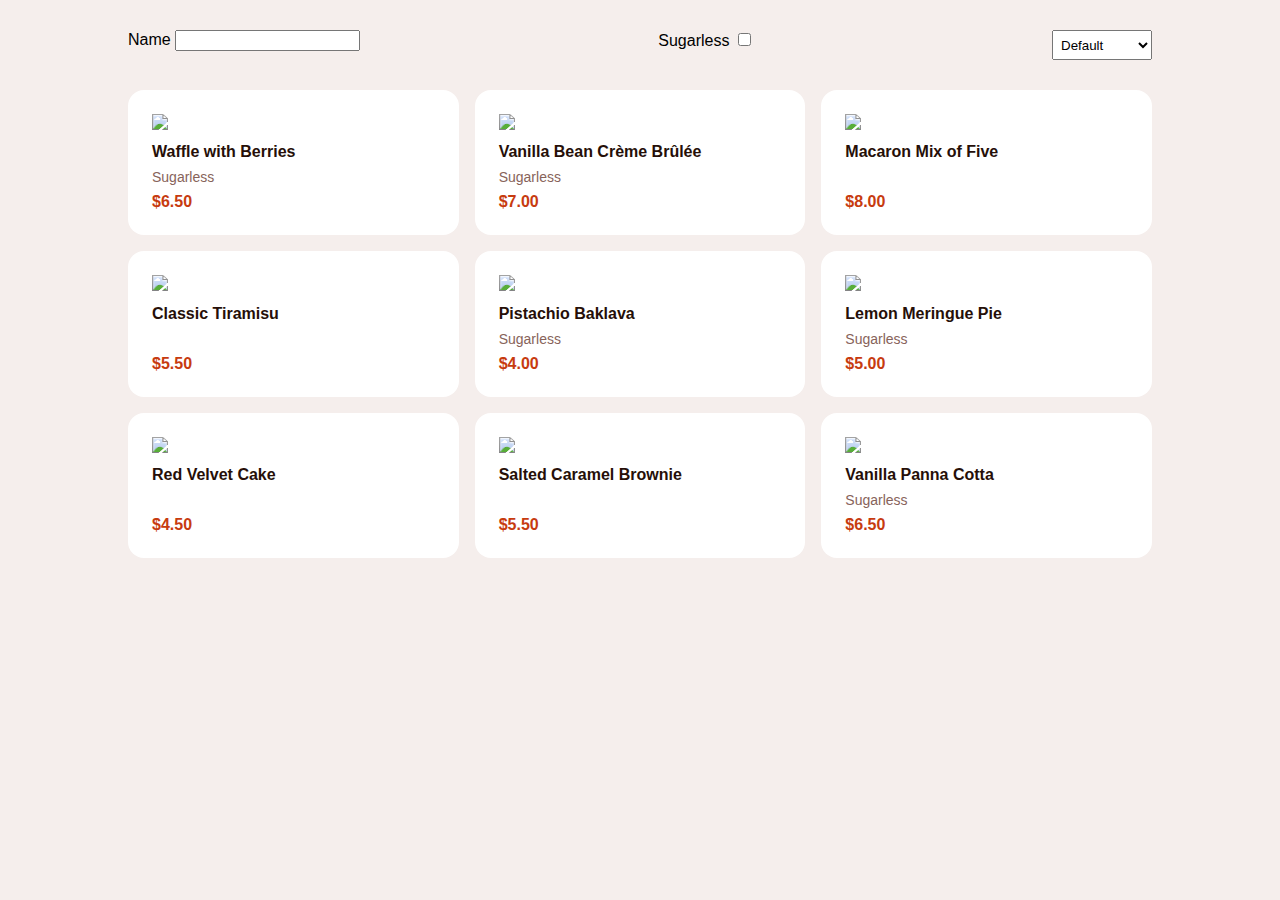
==== docs/index.html @ 6e24702b "desserts-filter" ====
<!DOCTYPE html>
<html lang="en">
  <head>
    <meta charset="UTF-8" />
    <link rel="icon" type="image/svg+xml" href="/vite.svg" />
    <meta name="viewport" content="width=device-width, initial-scale=1.0" />
    <title>Eventos en JS</title>
    <script type="module" crossorigin src="./assets/index-C_mDI8nJ.js"></script>
    <link rel="stylesheet" crossorigin href="./assets/index-B2e5jaMj.css">
  </head>
  <body>
    <header class="header">
      <div class="filter">
        <label for="name">Name</label>
        <input type="text" id="search" class="input" />
      </div>
      <div class="filter">
        <label for="sugarless-checkbox">Sugarless</label>
        <input type="checkbox" id="sugarless-checkbox" />
      </div>
      <select name="order" id="order-by" class="select">
        <option value="default">Default</option>
        <option value="name">Name</option>
        <option value="price">Price</option>
      </select>
    </header>
    <div class="main">
      <div id="products-list" class="products"></div>
      <h2 id="no-products">No Products</h2>
    </div>

  </body>
</html>
---- docs/assets/index-B2e5jaMj.css ----
:root{--red: #c73b0f;--dark-red: #260f08;--brown: #87635a;--light-brown: #ad8a85;--lighter-brown: #caafa7;--soft-white: #f5eeec;--white: #fff}*{box-sizing:border-box}html{scroll-behavior:smooth}img{display:block;max-width:100%}a{text-decoration:none;color:inherit}ul{list-style:none;padding-left:0;margin-top:0;margin-bottom:0}body{margin:0;font-family:sans-serif;background-color:var(--soft-white)}.header{display:flex;justify-content:space-between;width:80%;padding-block:30px;max-width:1400px;margin-inline:auto}.select{width:100px;height:30px;padding:4px}.main{width:80%;max-width:1400px;margin-inline:auto}.products{display:grid;gap:16px}@media screen and (width>=768px){.products{grid-template-columns:repeat(3,1fr)}}.product{display:flex;flex-direction:column;border-radius:16px;padding:24px;background-color:var(--white);color:var(--soft-white)}.product-title{margin-bottom:0;font-size:16px;color:var(--dark-red)}.product-tag{display:block;padding-block:8px;font-size:14px;color:var(--brown)}.product-price{color:var(--red);font-weight:600;margin-top:auto}.hide{display:none}
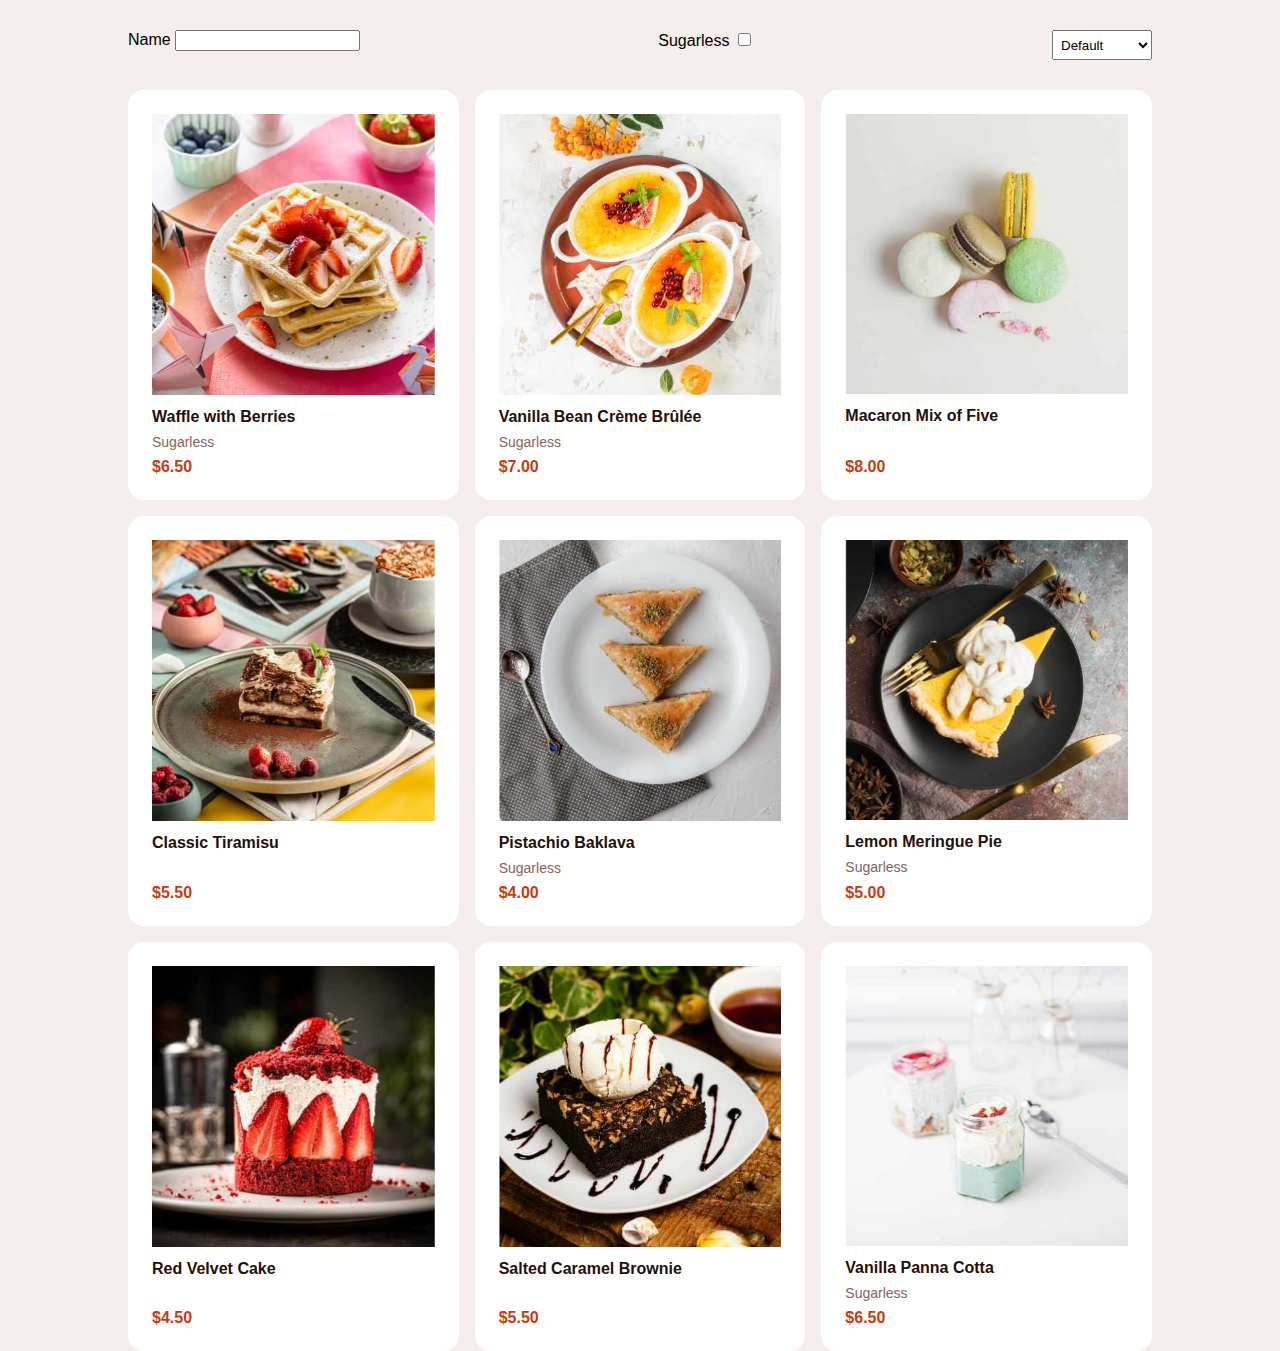
==== commit 4b942cef: "images updated" ====
--- a/docs/index.html
+++ b/docs/index.html
@@ -5,7 +5,7 @@
     <link rel="icon" type="image/svg+xml" href="/vite.svg" />
     <meta name="viewport" content="width=device-width, initial-scale=1.0" />
     <title>Eventos en JS</title>
-    <script type="module" crossorigin src="./assets/index-C_mDI8nJ.js"></script>
+    <script type="module" crossorigin src="./assets/index-D14VyeqW.js"></script>
     <link rel="stylesheet" crossorigin href="./assets/index-B2e5jaMj.css">
   </head>
   <body>
